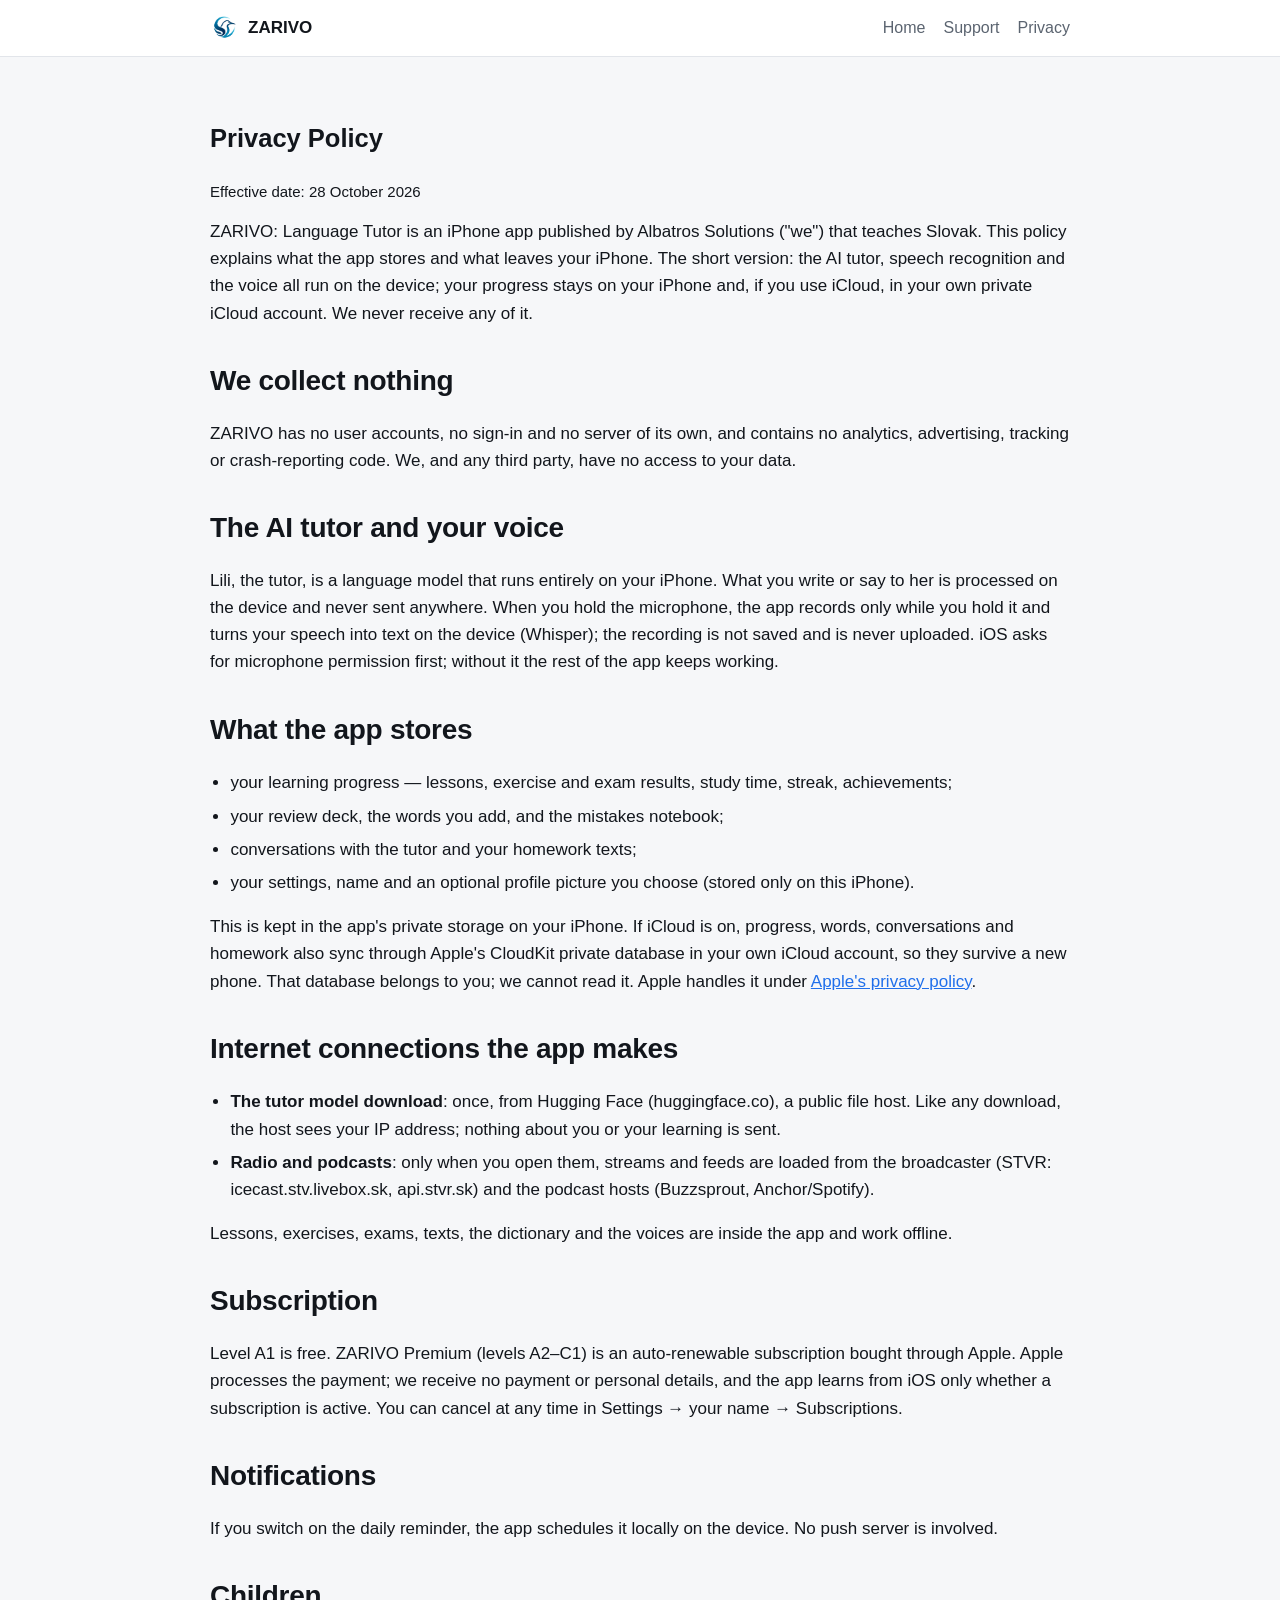
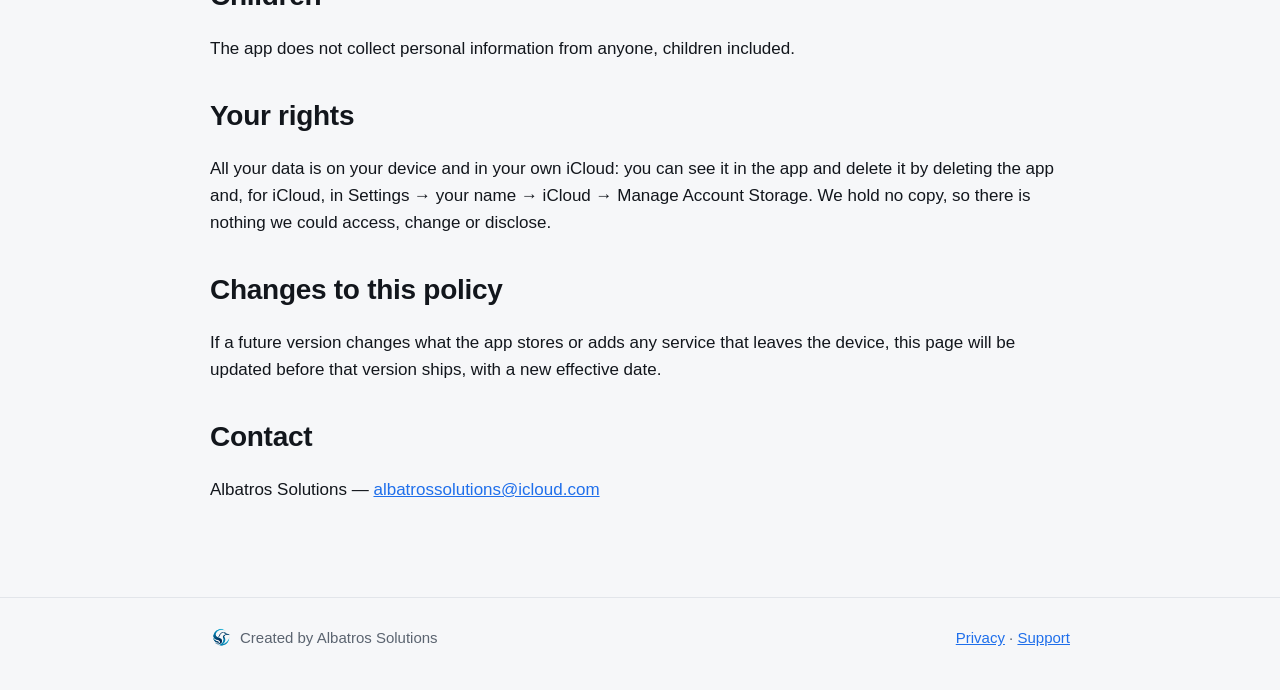
==== privacy.html @ dde43eda "ZARIVO site: home, support, privacy Co-Authored-By: Claude Opus 5.5 <noreply@anthropic.com>" ====
<!DOCTYPE html>
<html lang="en">
<head>
<meta charset="utf-8">
<meta name="viewport" content="width=device-width, initial-scale=1">
<title>Privacy Policy — ZARIVO</title>
<meta name="description" content="ZARIVO's privacy policy: the tutor, speech recognition and your progress stay on your iPhone and in your own iCloud. We collect nothing.">
<link rel="stylesheet" href="styles.css">
<link rel="icon" href="AlbatrosMark.png">
</head>
<body>
<header class="site-header">
    <div class="wrap">
        <a class="brand" href="index.html"><img src="AlbatrosMark.png" alt="Albatros Solutions mark"><span>ZARIVO</span></a>
        <nav><a href="index.html">Home</a><a href="support.html">Support</a><a href="privacy.html">Privacy</a></nav>
    </div>
</header>
<main class="wrap legal">
<section>
<h1>Privacy Policy</h1>
<p class="effective">Effective date: 28 October 2026</p>
<p>ZARIVO: Language Tutor is an iPhone app published by Albatros Solutions ("we") that teaches Slovak. This policy
explains what the app stores and what leaves your iPhone. The short version: the AI tutor, speech recognition and
the voice all run on the device; your progress stays on your iPhone and, if you use iCloud, in your own private
iCloud account. We never receive any of it.</p>

<h2>We collect nothing</h2>
<p>ZARIVO has no user accounts, no sign-in and no server of its own, and contains no analytics, advertising,
tracking or crash-reporting code. We, and any third party, have no access to your data.</p>

<h2>The AI tutor and your voice</h2>
<p>Lili, the tutor, is a language model that runs entirely on your iPhone. What you write or say to her is processed
on the device and never sent anywhere. When you hold the microphone, the app records only while you hold it and
turns your speech into text on the device (Whisper); the recording is not saved and is never uploaded. iOS asks for
microphone permission first; without it the rest of the app keeps working.</p>

<h2>What the app stores</h2>
<ul>
<li>your learning progress — lessons, exercise and exam results, study time, streak, achievements;</li>
<li>your review deck, the words you add, and the mistakes notebook;</li>
<li>conversations with the tutor and your homework texts;</li>
<li>your settings, name and an optional profile picture you choose (stored only on this iPhone).</li>
</ul>
<p>This is kept in the app's private storage on your iPhone. If iCloud is on, progress, words, conversations and
homework also sync through Apple's CloudKit private database in your own iCloud account, so they survive a new
phone. That database belongs to you; we cannot read it. Apple handles it under
<a href="https://www.apple.com/legal/privacy/">Apple's privacy policy</a>.</p>

<h2>Internet connections the app makes</h2>
<ul>
<li><strong>The tutor model download</strong>: once, from Hugging Face (huggingface.co), a public file host. Like any
download, the host sees your IP address; nothing about you or your learning is sent.</li>
<li><strong>Radio and podcasts</strong>: only when you open them, streams and feeds are loaded from the broadcaster
(STVR: icecast.stv.livebox.sk, api.stvr.sk) and the podcast hosts (Buzzsprout, Anchor/Spotify).</li>
</ul>
<p>Lessons, exercises, exams, texts, the dictionary and the voices are inside the app and work offline.</p>

<h2>Subscription</h2>
<p>Level A1 is free. ZARIVO Premium (levels A2–C1) is an auto-renewable subscription bought through Apple. Apple
processes the payment; we receive no payment or personal details, and the app learns from iOS only whether a
subscription is active. You can cancel at any time in Settings → your name → Subscriptions.</p>

<h2>Notifications</h2>
<p>If you switch on the daily reminder, the app schedules it locally on the device. No push server is involved.</p>

<h2>Children</h2>
<p>The app does not collect personal information from anyone, children included.</p>

<h2>Your rights</h2>
<p>All your data is on your device and in your own iCloud: you can see it in the app and delete it by deleting the
app and, for iCloud, in Settings → your name → iCloud → Manage Account Storage. We hold no copy, so there is nothing
we could access, change or disclose.</p>

<h2>Changes to this policy</h2>
<p>If a future version changes what the app stores or adds any service that leaves the device, this page will be
updated before that version ships, with a new effective date.</p>

<h2>Contact</h2>
<p>Albatros Solutions — <a href="mailto:albatrossolutions@icloud.com">albatrossolutions@icloud.com</a></p>
</section>
</main>
<footer class="site-footer">
    <div class="wrap">
        <span class="credit"><img src="AlbatrosMark.png" alt="">Created by Albatros Solutions</span>
        <span><a href="privacy.html">Privacy</a> · <a href="support.html">Support</a></span>
    </div>
</footer>
</body>
</html>
---- styles.css ----
/* CarLog website — single stylesheet, no external dependencies, no trackers. */

:root {
    color-scheme: light dark;

    --bg: #f6f7f9;
    --bg-elevated: #ffffff;
    --text: #12161c;
    --text-muted: #5b6470;
    --border: #e2e5ea;
    --accent: #1f6feb;
    --accent-soft: rgba(31, 111, 235, 0.10);
    --shadow: 0 1px 2px rgba(16, 24, 40, 0.06), 0 8px 24px rgba(16, 24, 40, 0.06);
    --radius: 16px;
    --maxw: 900px;
    --font: -apple-system, BlinkMacSystemFont, "SF Pro Text", "Segoe UI", Roboto,
        "Helvetica Neue", Arial, "Noto Sans", sans-serif;
}

@media (prefers-color-scheme: dark) {
    :root {
        --bg: #0e1116;
        --bg-elevated: #161b22;
        --text: #e8ecf1;
        --text-muted: #9aa4b2;
        --border: #262d36;
        --accent: #6aa8ff;
        --accent-soft: rgba(106, 168, 255, 0.12);
        --shadow: 0 1px 2px rgba(0, 0, 0, 0.5), 0 8px 24px rgba(0, 0, 0, 0.35);
    }
}

* { box-sizing: border-box; }

html { -webkit-text-size-adjust: 100%; scroll-behavior: smooth; }

body {
    margin: 0;
    padding: 0;
    background: var(--bg);
    color: var(--text);
    font-family: var(--font);
    font-size: 17px;
    line-height: 1.6;
    -webkit-font-smoothing: antialiased;
}

.wrap {
    max-width: var(--maxw);
    margin: 0 auto;
    padding: 0 20px;
}

/* Header ------------------------------------------------------------------ */

.site-header {
    border-bottom: 1px solid var(--border);
    background: var(--bg-elevated);
}

.site-header .wrap {
    display: flex;
    flex-wrap: wrap;
    gap: 12px;
    align-items: center;
    justify-content: space-between;
    padding-top: 14px;
    padding-bottom: 14px;
}

.brand {
    display: flex;
    align-items: center;
    gap: 10px;
    font-weight: 600;
    text-decoration: none;
    color: var(--text);
}

.brand img {
    width: 28px;
    height: 28px;
    object-fit: contain;
}

nav a {
    color: var(--text-muted);
    text-decoration: none;
    margin-left: 18px;
    font-size: 16px;
    transition: color 0.18s ease;
}

nav a:first-child { margin-left: 0; }
nav a:hover, nav a:focus-visible { color: var(--accent); }

/* Hero -------------------------------------------------------------------- */

.hero {
    padding: 64px 0 40px;
    text-align: center;
}

.hero h1 {
    font-size: clamp(2rem, 6vw, 3rem);
    line-height: 1.15;
    letter-spacing: -0.02em;
    margin: 0 0 12px;
}

.hero p.lede {
    font-size: clamp(1.05rem, 2.5vw, 1.25rem);
    color: var(--text-muted);
    max-width: 42ch;
    margin: 0 auto 28px;
}

.badge {
    display: inline-block;
    padding: 4px 12px;
    border-radius: 999px;
    background: var(--accent-soft);
    color: var(--accent);
    font-size: 14px;
    font-weight: 600;
    margin-bottom: 18px;
}

.button {
    display: inline-block;
    padding: 12px 22px;
    border-radius: 999px;
    background: var(--accent);
    color: #fff;
    font-weight: 600;
    text-decoration: none;
    transition: transform 0.18s ease, opacity 0.18s ease;
}

.button:hover, .button:focus-visible { transform: translateY(-1px); opacity: 0.92; }
.button.secondary {
    background: transparent;
    color: var(--accent);
    border: 1px solid var(--border);
}

/* Sections ---------------------------------------------------------------- */

section { padding: 40px 0; }

h2 {
    font-size: clamp(1.35rem, 3.5vw, 1.75rem);
    letter-spacing: -0.01em;
    margin: 0 0 16px;
}

h3 {
    font-size: 1.05rem;
    margin: 0 0 6px;
}

p { margin: 0 0 14px; }

a { color: var(--accent); }

ul { padding-left: 1.2em; }
li { margin-bottom: 6px; }

.grid {
    display: grid;
    grid-template-columns: repeat(auto-fit, minmax(240px, 1fr));
    gap: 16px;
}

.card {
    background: var(--bg-elevated);
    border: 1px solid var(--border);
    border-radius: var(--radius);
    padding: 20px;
    box-shadow: var(--shadow);
    transition: transform 0.2s ease, border-color 0.2s ease;
}

.card:hover { transform: translateY(-2px); border-color: var(--accent); }

.card p { color: var(--text-muted); margin: 0; font-size: 16px; }

/* Screenshots ------------------------------------------------------------- */

.shots {
    display: grid;
    grid-template-columns: repeat(auto-fit, minmax(200px, 1fr));
    gap: 16px;
}

.shot {
    aspect-ratio: 9 / 19.5;
    border: 1px dashed var(--border);
    border-radius: 24px;
    background: var(--bg-elevated);
    display: flex;
    align-items: center;
    justify-content: center;
    text-align: center;
    color: var(--text-muted);
    font-size: 14px;
    padding: 12px;
}

.shot img {
    width: 100%;
    height: 100%;
    object-fit: cover;
    border-radius: 24px;
}

/* FAQ --------------------------------------------------------------------- */

details {
    background: var(--bg-elevated);
    border: 1px solid var(--border);
    border-radius: var(--radius);
    padding: 14px 18px;
    margin-bottom: 12px;
    transition: border-color 0.2s ease;
}

details[open] { border-color: var(--accent); }

summary {
    cursor: pointer;
    font-weight: 600;
    list-style: none;
}

summary::-webkit-details-marker { display: none; }

summary::after {
    content: "+";
    float: right;
    color: var(--text-muted);
    font-weight: 400;
    transition: transform 0.2s ease;
}

details[open] summary::after { content: "–"; }

details p, details ul { margin-top: 10px; color: var(--text-muted); }

/* Legal text -------------------------------------------------------------- */

.legal h2 { margin-top: 32px; }
.legal p, .legal li { color: var(--text); }
.effective { color: var(--text-muted); font-size: 15px; }

/* Footer ------------------------------------------------------------------ */

.site-footer {
    border-top: 1px solid var(--border);
    margin-top: 40px;
    padding: 28px 0 40px;
    color: var(--text-muted);
    font-size: 15px;
}

.site-footer .wrap {
    display: flex;
    flex-wrap: wrap;
    gap: 12px;
    align-items: center;
    justify-content: space-between;
}

.credit { display: flex; align-items: center; gap: 8px; }
.credit img { width: 22px; height: 22px; object-fit: contain; }

@media (prefers-reduced-motion: reduce) {
    * {
        animation: none !important;
        transition: none !important;
        scroll-behavior: auto !important;
    }
}
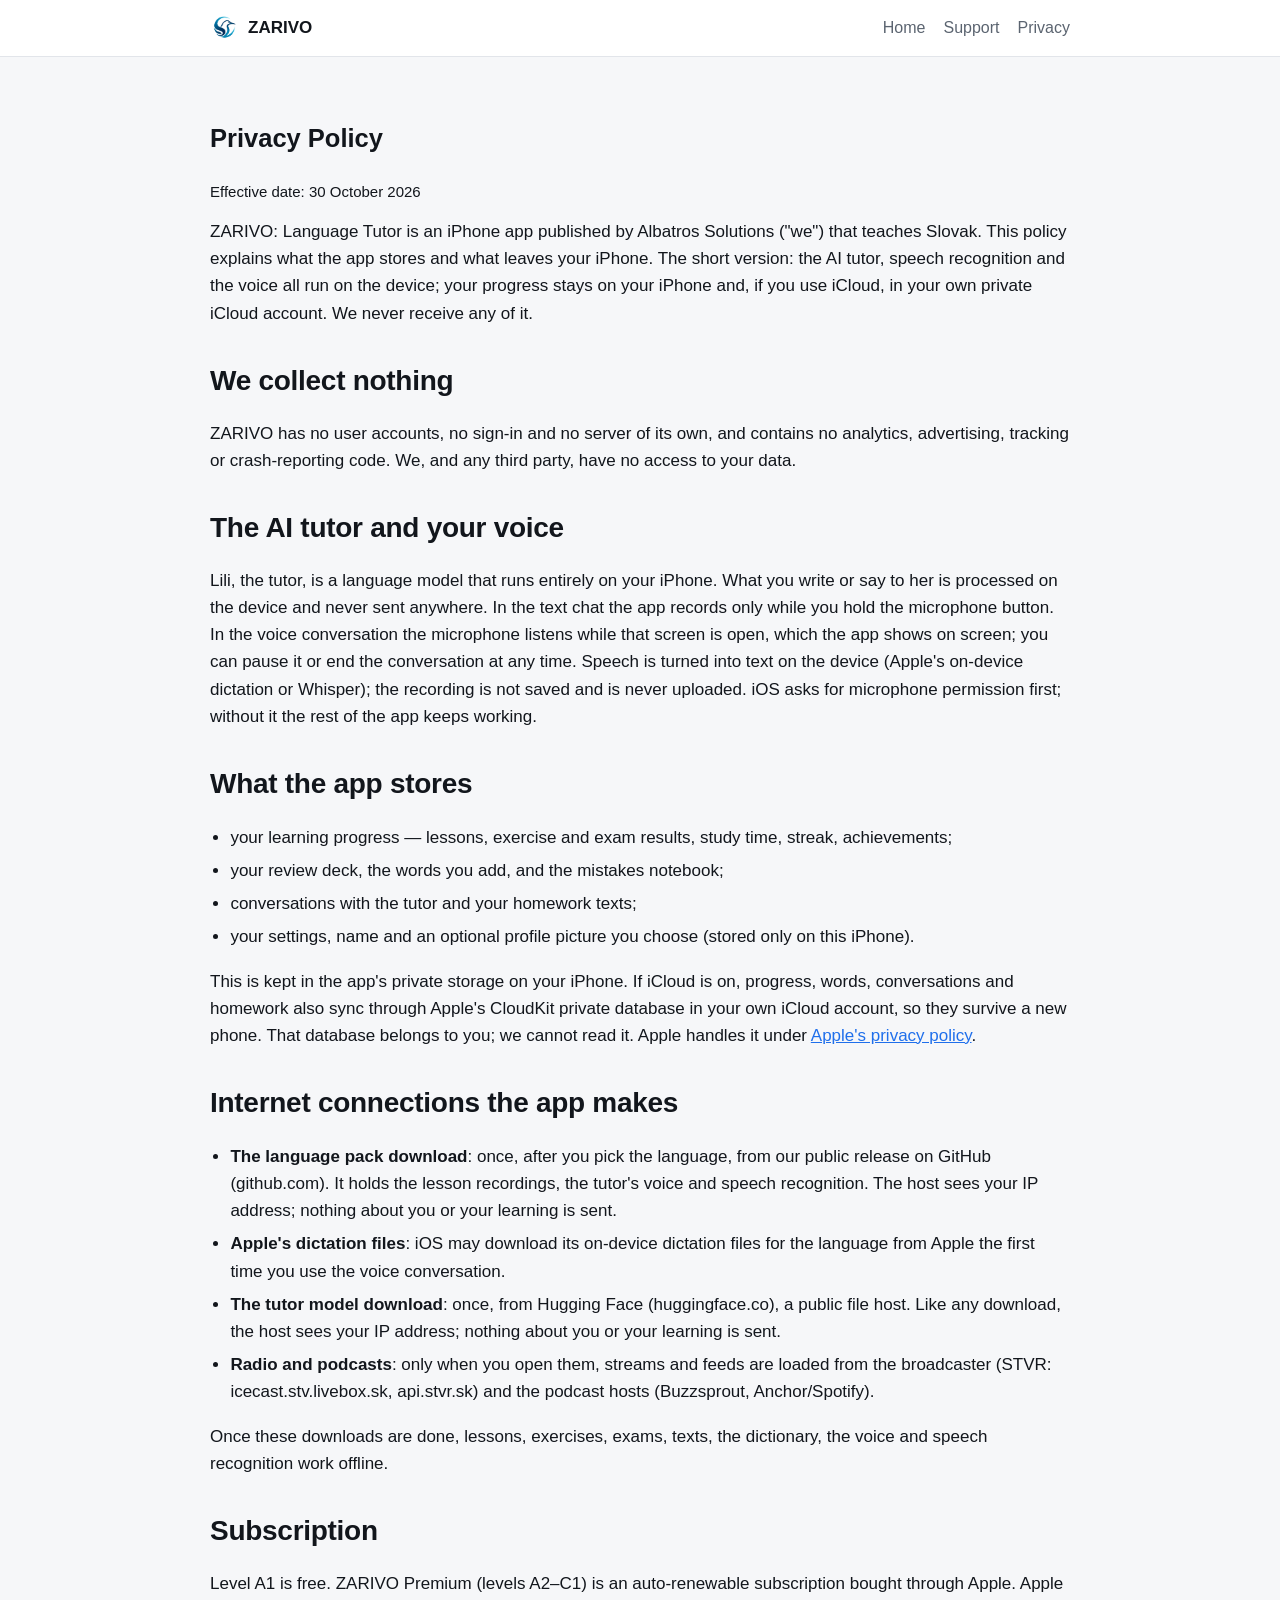
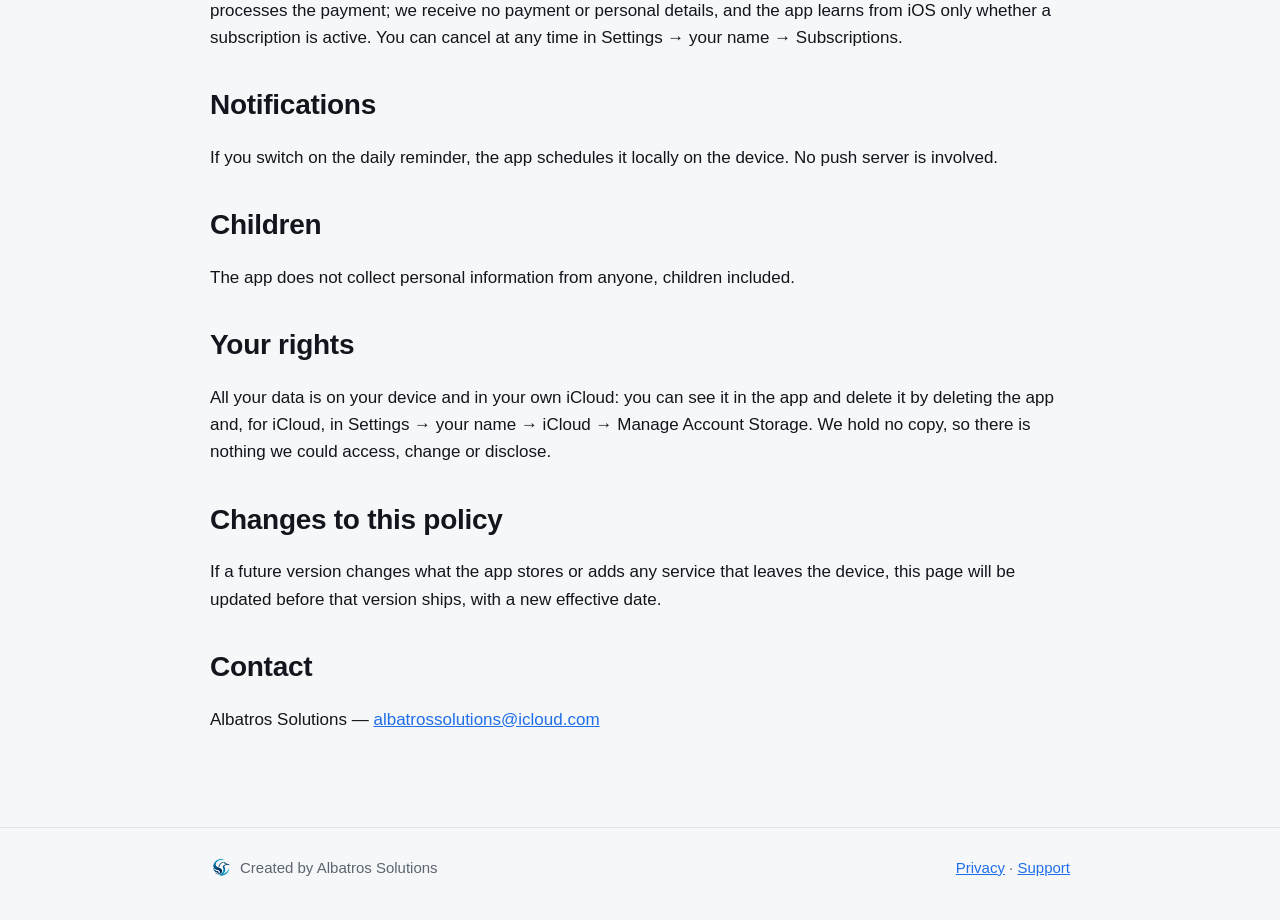
==== commit 18a7ff42: "Privacy: language pack from GitHub, Apple on-device dictation, voice conversation microphone Co-Auth" ====
--- a/privacy.html
+++ b/privacy.html
@@ -18,7 +18,7 @@
 <main class="wrap legal">
 <section>
 <h1>Privacy Policy</h1>
-<p class="effective">Effective date: 28 October 2026</p>
+<p class="effective">Effective date: 30 October 2026</p>
 <p>ZARIVO: Language Tutor is an iPhone app published by Albatros Solutions ("we") that teaches Slovak. This policy
 explains what the app stores and what leaves your iPhone. The short version: the AI tutor, speech recognition and
 the voice all run on the device; your progress stays on your iPhone and, if you use iCloud, in your own private
@@ -30,9 +30,11 @@
 
 <h2>The AI tutor and your voice</h2>
 <p>Lili, the tutor, is a language model that runs entirely on your iPhone. What you write or say to her is processed
-on the device and never sent anywhere. When you hold the microphone, the app records only while you hold it and
-turns your speech into text on the device (Whisper); the recording is not saved and is never uploaded. iOS asks for
-microphone permission first; without it the rest of the app keeps working.</p>
+on the device and never sent anywhere. In the text chat the app records only while you hold the microphone button.
+In the voice conversation the microphone listens while that screen is open, which the app shows on screen; you can
+pause it or end the conversation at any time. Speech is turned into text on the device (Apple's on-device dictation
+or Whisper); the recording is not saved and is never uploaded. iOS asks for microphone permission first; without it
+the rest of the app keeps working.</p>
 
 <h2>What the app stores</h2>
 <ul>
@@ -48,12 +50,18 @@
 
 <h2>Internet connections the app makes</h2>
 <ul>
+<li><strong>The language pack download</strong>: once, after you pick the language, from our public release on
+GitHub (github.com). It holds the lesson recordings, the tutor's voice and speech recognition. The host sees your IP
+address; nothing about you or your learning is sent.</li>
+<li><strong>Apple's dictation files</strong>: iOS may download its on-device dictation files for the language from
+Apple the first time you use the voice conversation.</li>
 <li><strong>The tutor model download</strong>: once, from Hugging Face (huggingface.co), a public file host. Like any
 download, the host sees your IP address; nothing about you or your learning is sent.</li>
 <li><strong>Radio and podcasts</strong>: only when you open them, streams and feeds are loaded from the broadcaster
 (STVR: icecast.stv.livebox.sk, api.stvr.sk) and the podcast hosts (Buzzsprout, Anchor/Spotify).</li>
 </ul>
-<p>Lessons, exercises, exams, texts, the dictionary and the voices are inside the app and work offline.</p>
+<p>Once these downloads are done, lessons, exercises, exams, texts, the dictionary, the voice and speech recognition
+work offline.</p>
 
 <h2>Subscription</h2>
 <p>Level A1 is free. ZARIVO Premium (levels A2–C1) is an auto-renewable subscription bought through Apple. Apple
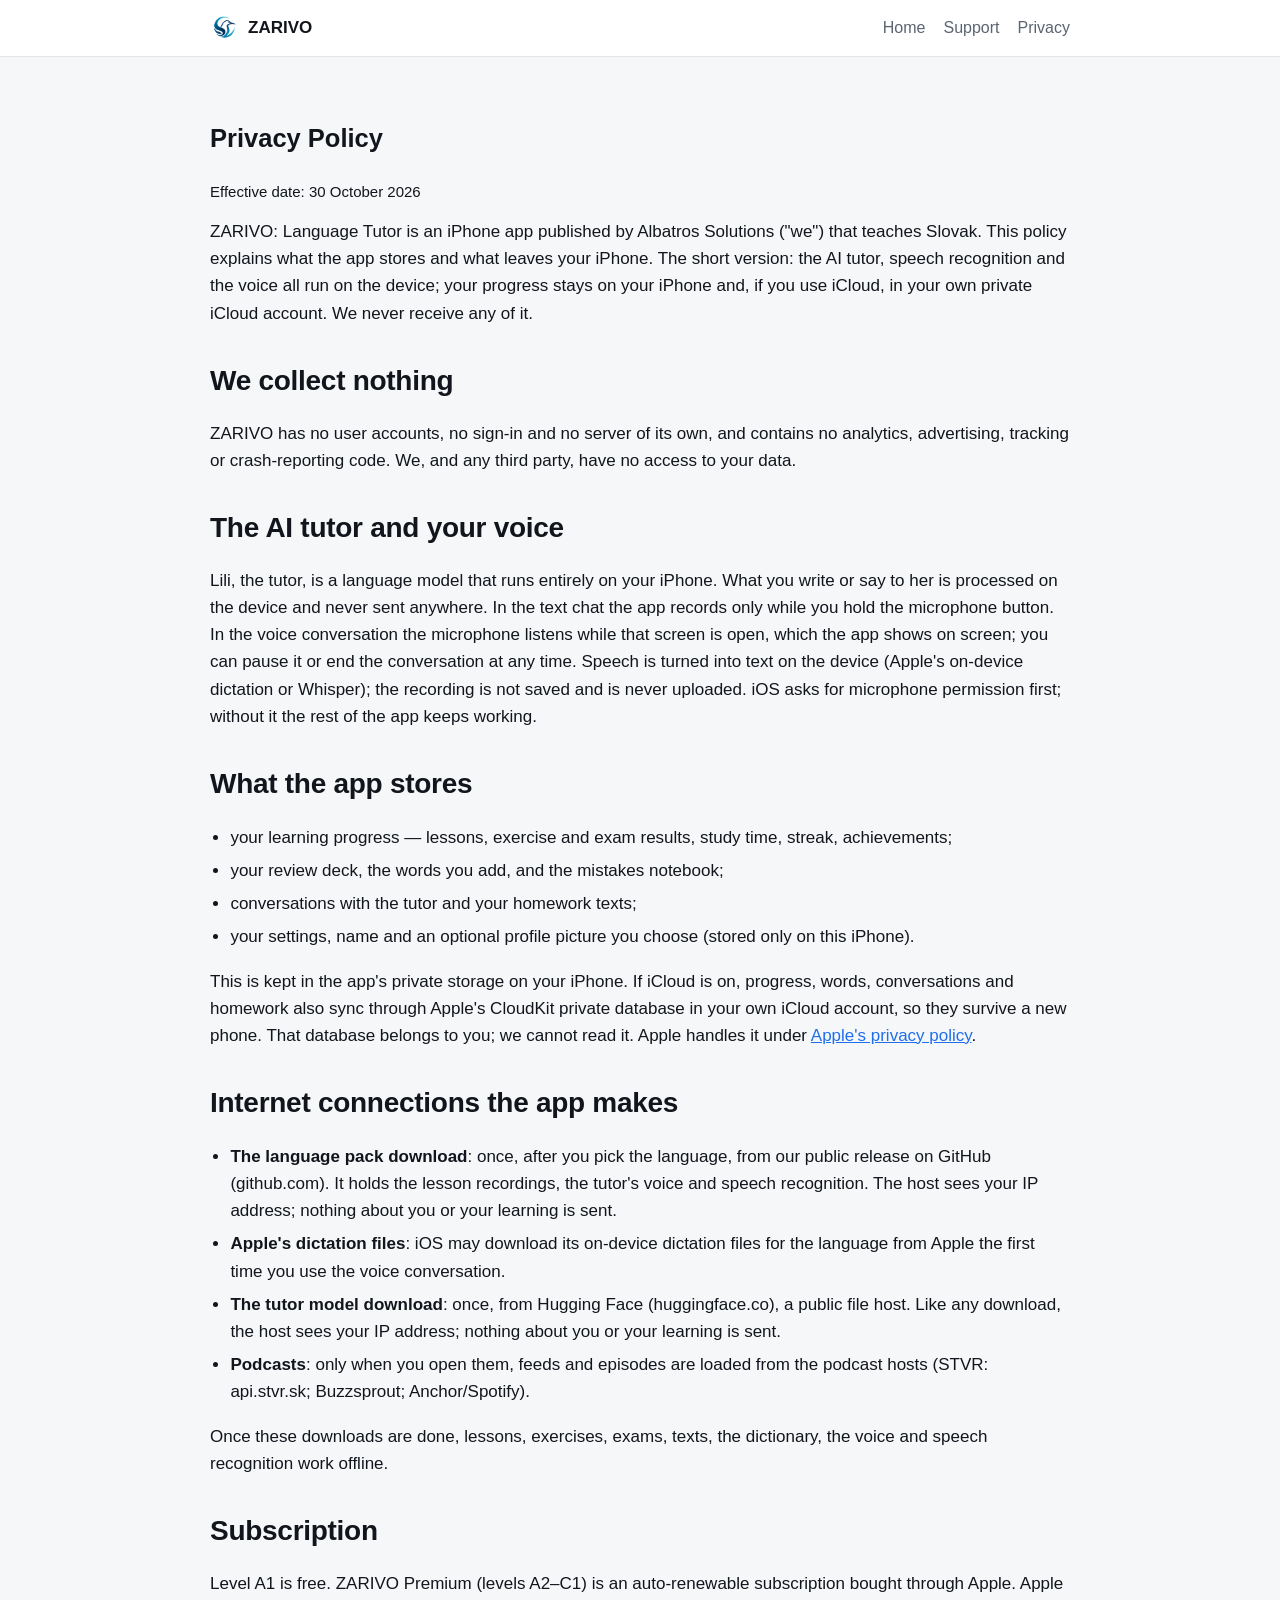
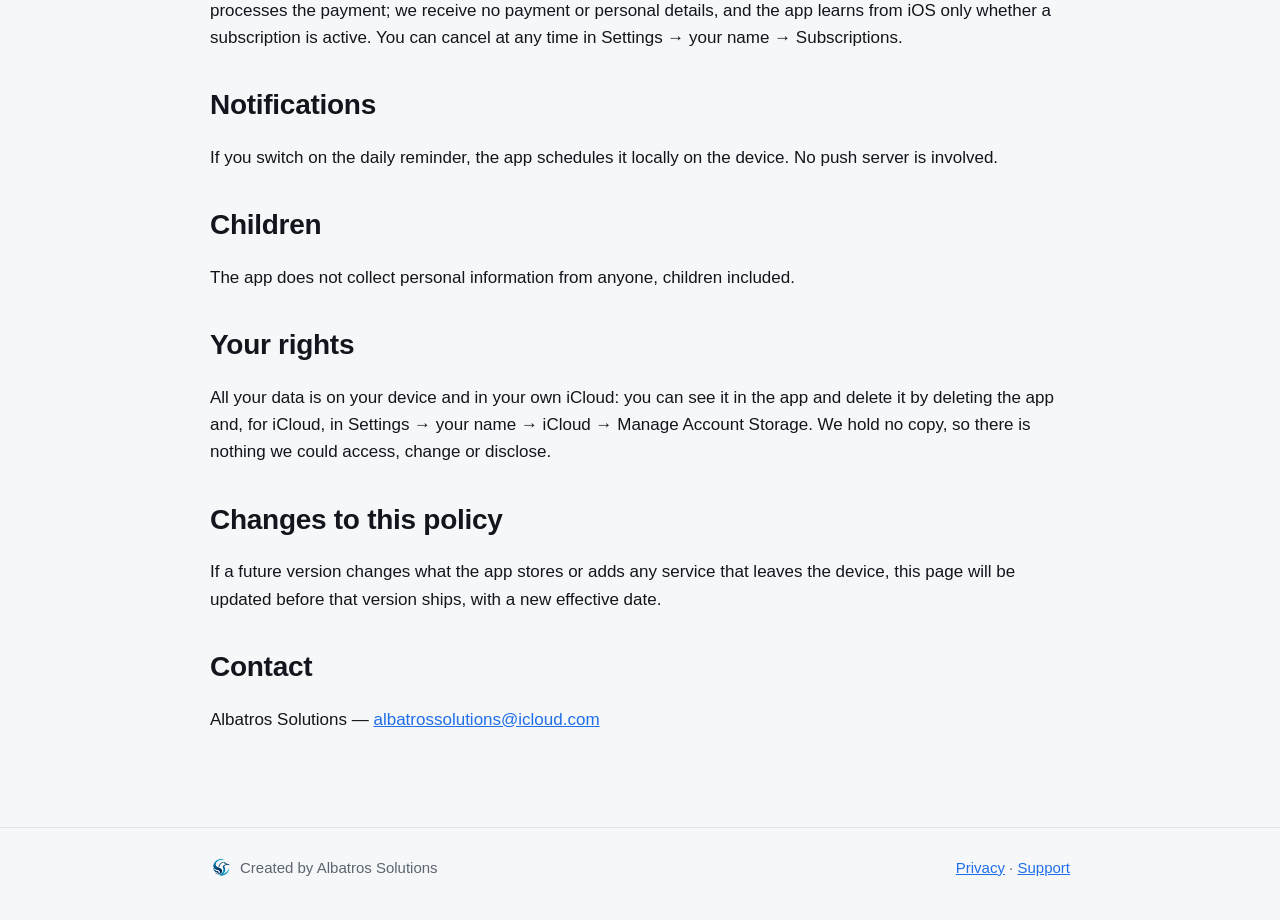
==== commit d6289d59: "Radio removed from the app: privacy and home page mention podcasts only Co-Authored-By: Claude Opus " ====
--- a/privacy.html
+++ b/privacy.html
@@ -57,8 +57,8 @@
 Apple the first time you use the voice conversation.</li>
 <li><strong>The tutor model download</strong>: once, from Hugging Face (huggingface.co), a public file host. Like any
 download, the host sees your IP address; nothing about you or your learning is sent.</li>
-<li><strong>Radio and podcasts</strong>: only when you open them, streams and feeds are loaded from the broadcaster
-(STVR: icecast.stv.livebox.sk, api.stvr.sk) and the podcast hosts (Buzzsprout, Anchor/Spotify).</li>
+<li><strong>Podcasts</strong>: only when you open them, feeds and episodes are loaded from the podcast hosts
+(STVR: api.stvr.sk; Buzzsprout; Anchor/Spotify).</li>
 </ul>
 <p>Once these downloads are done, lessons, exercises, exams, texts, the dictionary, the voice and speech recognition
 work offline.</p>
